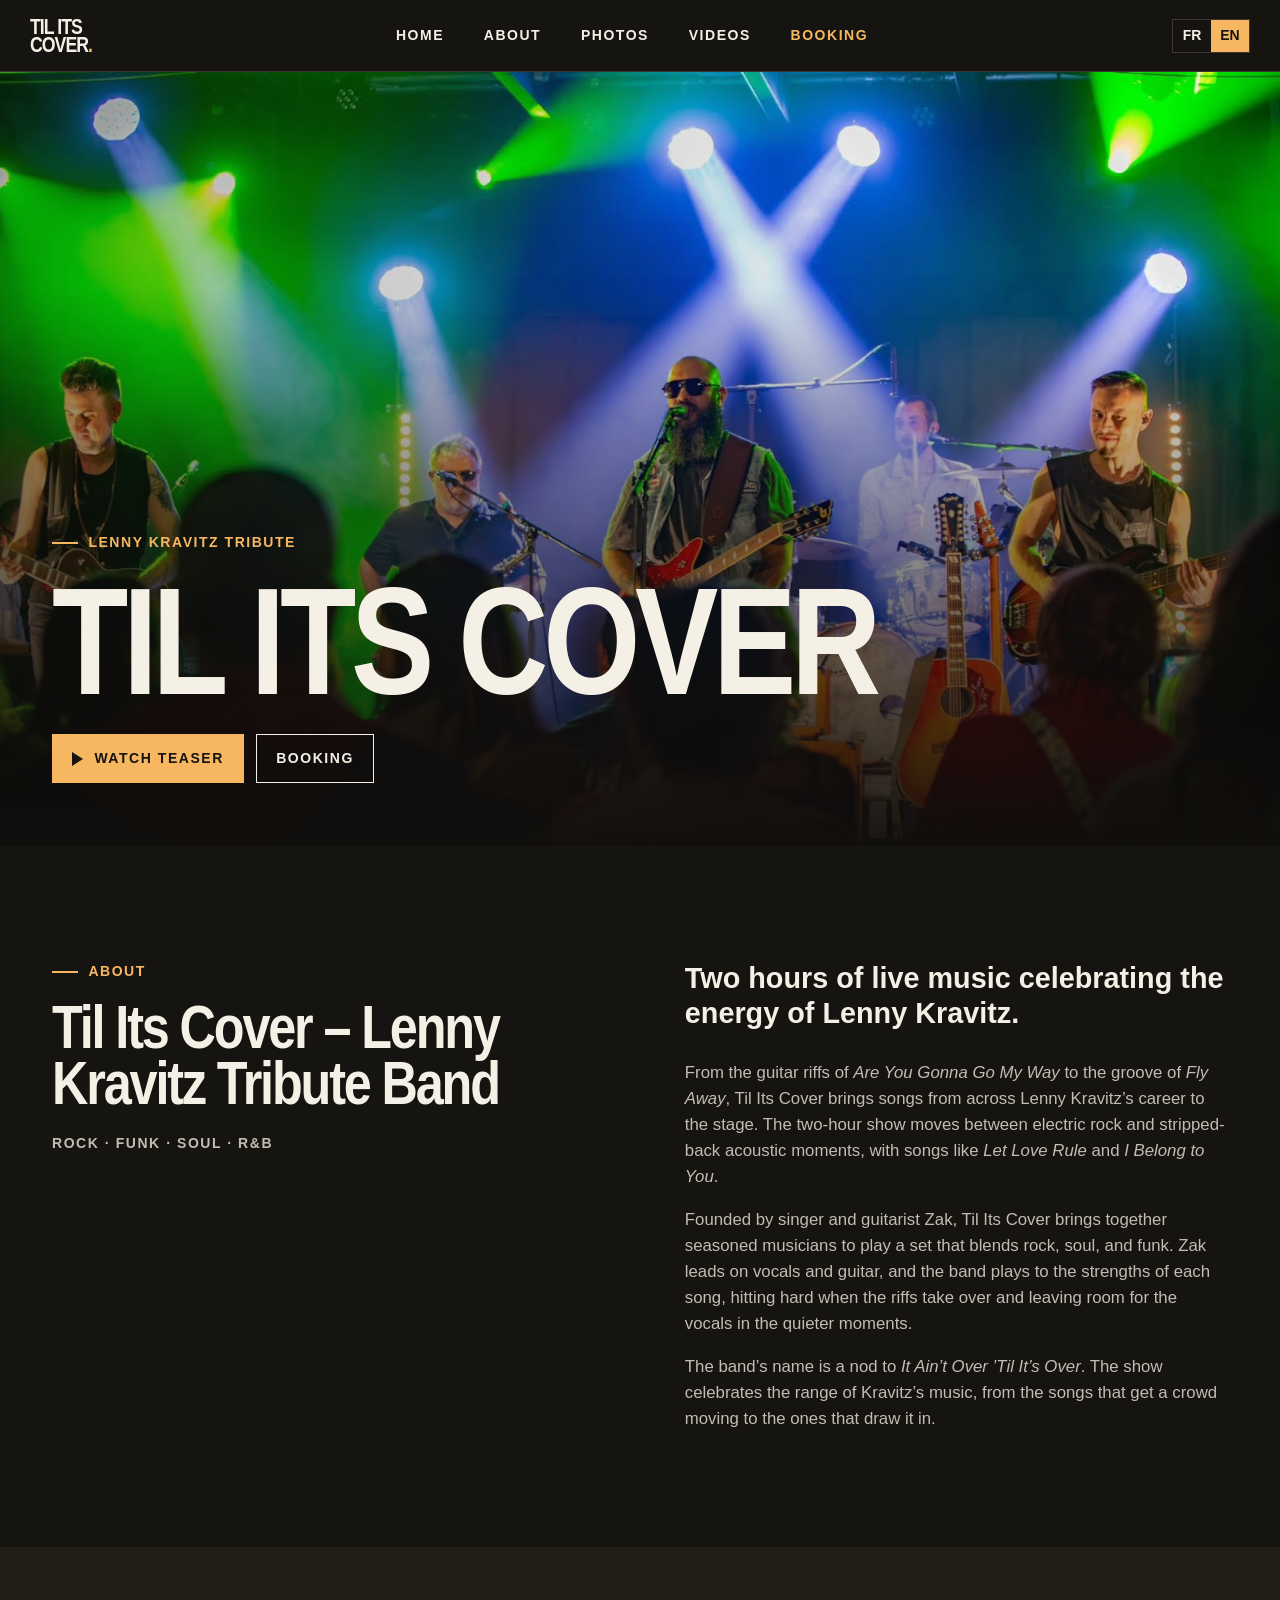
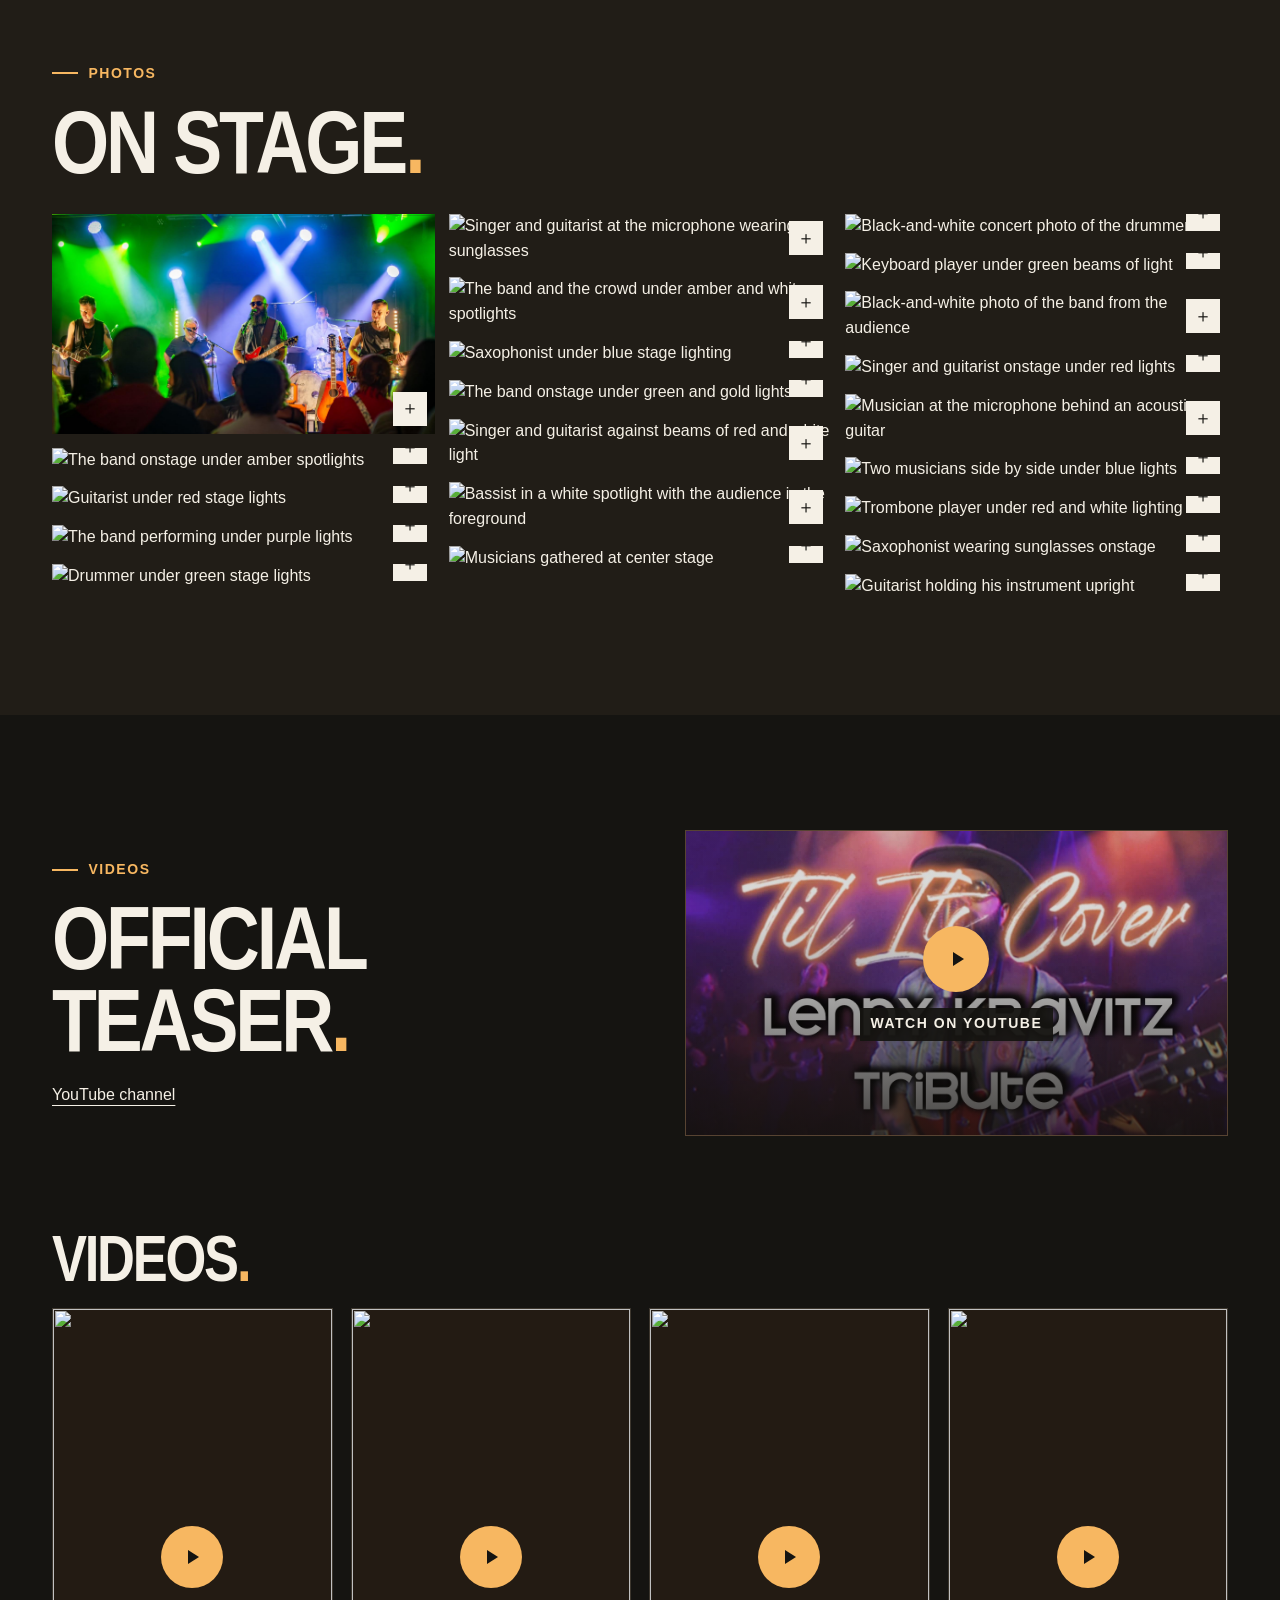
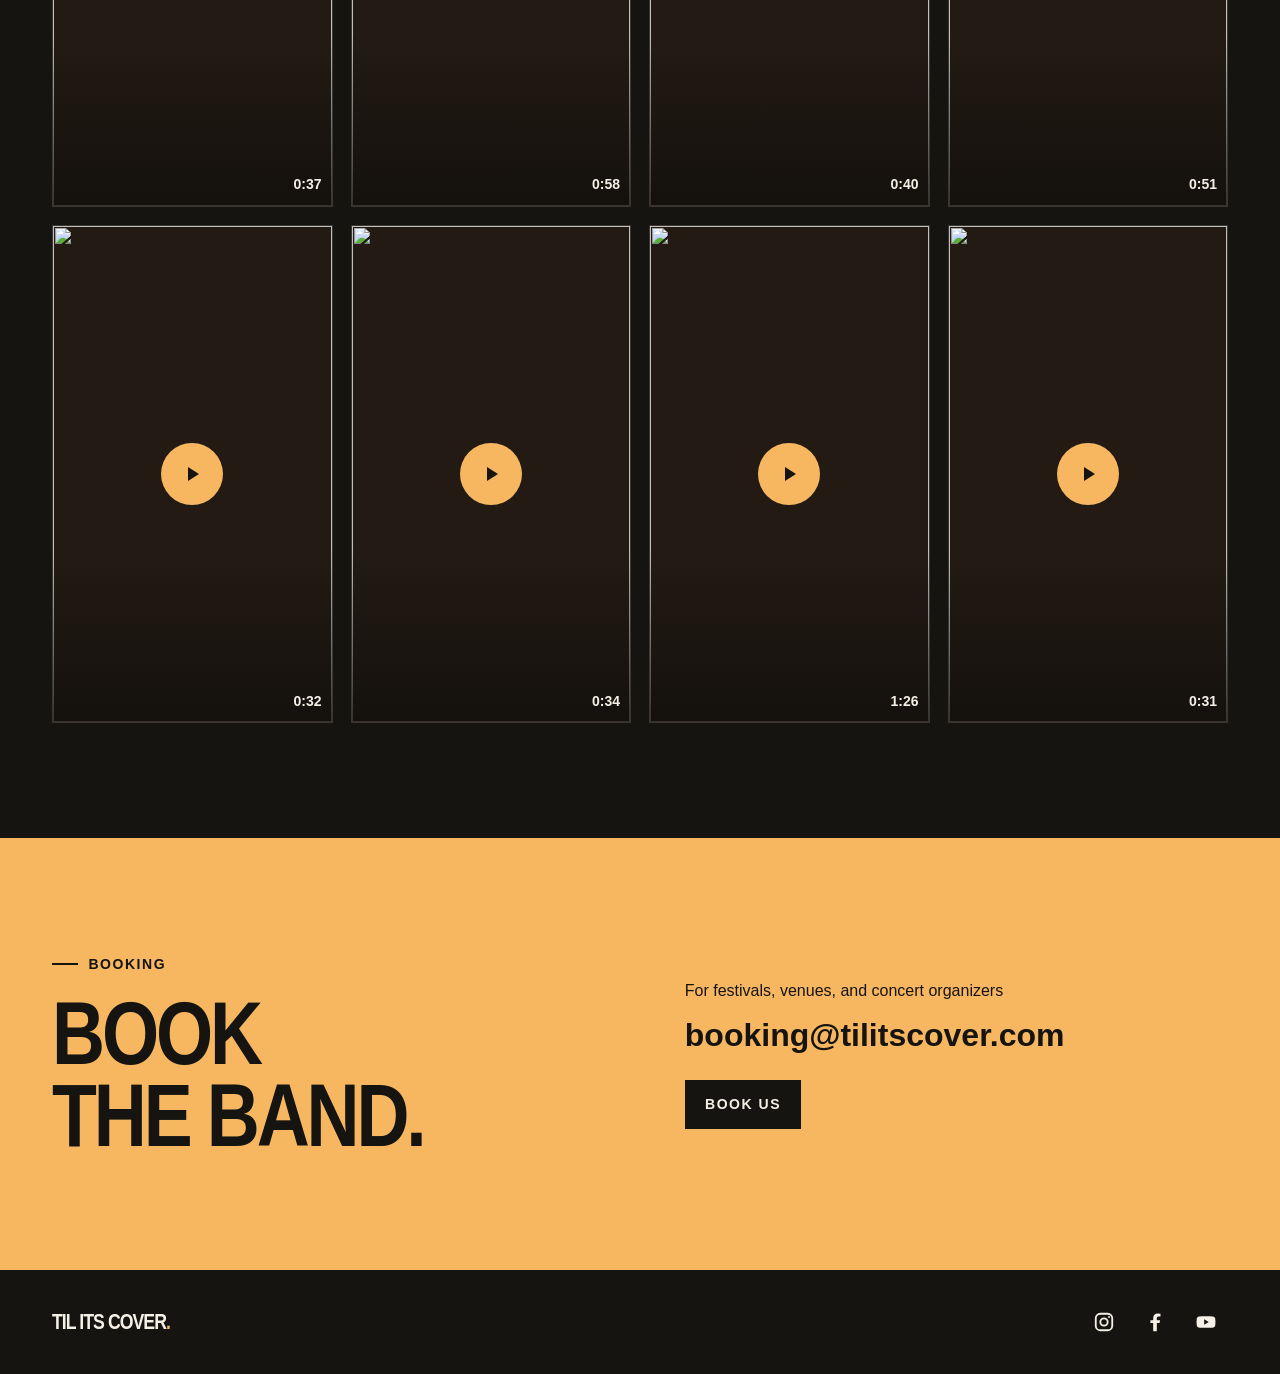
==== en.html @ e37cb19b "Add files via upload" ====
<!doctype html>
<html lang="en-US">
<head>
<meta charset="utf-8">
<meta name="viewport" content="width=device-width, initial-scale=1">
<title>Til Its Cover — Lenny Kravitz Tribute | EPK &amp; Booking</title>
<meta name="description" content="Til Its Cover brings the music of Lenny Kravitz to the stage. Watch the official teaser, see live photos, and contact the band for booking.">
<meta property="og:title" content="Til Its Cover — Lenny Kravitz Tribute">
<meta property="og:description" content="Two hours of rock, funk, and soul. Teaser, live photos, and booking.">
<meta property="og:type" content="website">
<!-- Ajouter og:image avec une URL absolue après publication (voir README). -->
<meta name="theme-color" content="#151411">
<link rel="alternate" hreflang="fr" href="./">
<link rel="alternate" hreflang="en-US" href="./en.html">
<link rel="stylesheet" href="style.css">
<script src="gallery.js" defer></script>
<script src="clips.js" defer></script>
</head>
<body>
<a class="skip" href="#main">Skip to content</a>
<header class="bar">
  <a class="signature" href="#home" aria-label="Til Its Cover, home">TIL ITS <br>COVER<span>.</span></a>
  <nav aria-label="Main navigation">
    <a href="#home">HOME</a><a href="#about">ABOUT</a><a href="#photos">PHOTOS</a><a href="#videos">VIDEOS</a><a href="#booking">BOOKING</a>
  </nav>
  <div class="language" role="group" aria-label="Language">
    <a href="./" hreflang="fr" lang="fr" aria-label="Français">FR</a>
    <span aria-current="page" aria-label="US English">EN</span>
  </div>
</header>
<main id="main" tabindex="-1">
  <section id="home" class="hero" aria-labelledby="title">
    <img class="hero-image" src="til-its-cover-live.jpg" width="1657" height="952" alt="Til Its Cover performing for the crowd under green and blue stage lights" fetchpriority="high">
    <div class="hero-content wrap">
      <p class="kicker"><span></span> LENNY KRAVITZ TRIBUTE</p>
      <h1 id="title">TIL ITS COVER</h1>
      <div class="actions">
        <a class="button primary" href="https://youtu.be/3wLZhSr_kus" target="_blank" rel="noopener"><span class="play" aria-hidden="true"></span> WATCH TEASER</a>
        <a class="button outline" href="#booking">BOOKING</a>
      </div>
    </div>
  </section>
  <section id="about" class="about section">
    <div class="wrap split">
      <div>
        <p class="kicker"><span></span> ABOUT</p>
        <h2 class="bio-title">Til Its Cover – Lenny Kravitz Tribute Band</h2>
        <p class="genres">ROCK · FUNK · SOUL · R&amp;B</p>
      </div>
      <div class="bio">
        <p class="intro">Two hours of live music celebrating the energy of Lenny Kravitz.</p>
        <p>From the guitar riffs of <em>Are You Gonna Go My Way</em> to the groove of <em>Fly Away</em>, Til Its Cover brings songs from across Lenny Kravitz’s career to the stage. The two-hour show moves between electric rock and stripped-back acoustic moments, with songs like <em>Let Love Rule</em> and <em>I Belong to You</em>.</p>
        <p>Founded by singer and guitarist Zak, Til Its Cover brings together seasoned musicians to play a set that blends rock, soul, and funk. Zak leads on vocals and guitar, and the band plays to the strengths of each song, hitting hard when the riffs take over and leaving room for the vocals in the quieter moments.</p>
        <p>The band’s name is a nod to <em>It Ain’t Over ’Til It’s Over</em>. The show celebrates the range of Kravitz’s music, from the songs that get a crowd moving to the ones that draw it in.</p>
      </div>
    </div>
  </section>
  <section id="photos" class="section photos">
    <div class="wrap">
      <p class="kicker"><span></span> PHOTOS</p>
      <h2>ON STAGE<span class="accent">.</span></h2>
      <div class="photo-grid">
        <a class="photo" href="til-its-cover-live.jpg" data-photo aria-label="Enlarge the photo of Til Its Cover in concert">
        <img src="til-its-cover-live.jpg" width="1657" height="952" alt="The full Til Its Cover band in concert, photographed from the audience" loading="lazy">
        <span aria-hidden="true">＋</span>
      </a>
        <a class="photo" href="photos/concert-10.webp" data-photo aria-label="Enlarge photo — The band onstage under amber spotlights">
          <img src="photos/concert-10-mini.webp" width="720" height="480" alt="The band onstage under amber spotlights" loading="lazy" decoding="async">
          <span aria-hidden="true">＋</span>
        </a>
        <a class="photo" href="photos/concert-01.webp" data-photo aria-label="Enlarge photo — Guitarist under red stage lights">
          <img src="photos/concert-01-mini.webp" width="480" height="720" alt="Guitarist under red stage lights" loading="lazy" decoding="async">
          <span aria-hidden="true">＋</span>
        </a>
        <a class="photo" href="photos/concert-14.webp" data-photo aria-label="Enlarge photo — The band performing under purple lights">
          <img src="photos/concert-14-mini.webp" width="720" height="480" alt="The band performing under purple lights" loading="lazy" decoding="async">
          <span aria-hidden="true">＋</span>
        </a>
        <a class="photo" href="photos/concert-02.webp" data-photo aria-label="Enlarge photo — Drummer under green stage lights">
          <img src="photos/concert-02-mini.webp" width="480" height="720" alt="Drummer under green stage lights" loading="lazy" decoding="async">
          <span aria-hidden="true">＋</span>
        </a>
        <a class="photo" href="photos/concert-03.webp" data-photo aria-label="Enlarge photo — Singer and guitarist at the microphone wearing sunglasses">
          <img src="photos/concert-03-mini.webp" width="480" height="720" alt="Singer and guitarist at the microphone wearing sunglasses" loading="lazy" decoding="async">
          <span aria-hidden="true">＋</span>
        </a>
        <a class="photo" href="photos/concert-15.webp" data-photo aria-label="Enlarge photo — The band and the crowd under amber and white spotlights">
          <img src="photos/concert-15-mini.webp" width="720" height="480" alt="The band and the crowd under amber and white spotlights" loading="lazy" decoding="async">
          <span aria-hidden="true">＋</span>
        </a>
        <a class="photo" href="photos/concert-04.webp" data-photo aria-label="Enlarge photo — Saxophonist under blue stage lighting">
          <img src="photos/concert-04-mini.webp" width="480" height="720" alt="Saxophonist under blue stage lighting" loading="lazy" decoding="async">
          <span aria-hidden="true">＋</span>
        </a>
        <a class="photo" href="photos/concert-08.webp" data-photo aria-label="Enlarge photo — The band onstage under green and gold lights">
          <img src="photos/concert-08-mini.webp" width="720" height="480" alt="The band onstage under green and gold lights" loading="lazy" decoding="async">
          <span aria-hidden="true">＋</span>
        </a>
        <a class="photo" href="photos/concert-05.webp" data-photo aria-label="Enlarge photo — Singer and guitarist against beams of red and white light">
          <img src="photos/concert-05-mini.webp" width="480" height="720" alt="Singer and guitarist against beams of red and white light" loading="lazy" decoding="async">
          <span aria-hidden="true">＋</span>
        </a>
        <a class="photo" href="photos/concert-06.webp" data-photo aria-label="Enlarge photo — Bassist in a white spotlight with the audience in the foreground">
          <img src="photos/concert-06-mini.webp" width="480" height="720" alt="Bassist in a white spotlight with the audience in the foreground" loading="lazy" decoding="async">
          <span aria-hidden="true">＋</span>
        </a>
        <a class="photo" href="photos/concert-11.webp" data-photo aria-label="Enlarge photo — Musicians gathered at center stage">
          <img src="photos/concert-11-mini.webp" width="720" height="480" alt="Musicians gathered at center stage" loading="lazy" decoding="async">
          <span aria-hidden="true">＋</span>
        </a>
        <a class="photo" href="photos/concert-07.webp" data-photo aria-label="Enlarge photo — Black-and-white concert photo of the drummer">
          <img src="photos/concert-07-mini.webp" width="480" height="720" alt="Black-and-white concert photo of the drummer" loading="lazy" decoding="async">
          <span aria-hidden="true">＋</span>
        </a>
        <a class="photo" href="photos/concert-09.webp" data-photo aria-label="Enlarge photo — Keyboard player under green beams of light">
          <img src="photos/concert-09-mini.webp" width="480" height="720" alt="Keyboard player under green beams of light" loading="lazy" decoding="async">
          <span aria-hidden="true">＋</span>
        </a>
        <a class="photo" href="photos/concert-17.webp" data-photo aria-label="Enlarge photo — Black-and-white photo of the band from the audience">
          <img src="photos/concert-17-mini.webp" width="720" height="480" alt="Black-and-white photo of the band from the audience" loading="lazy" decoding="async">
          <span aria-hidden="true">＋</span>
        </a>
        <a class="photo" href="photos/concert-12.webp" data-photo aria-label="Enlarge photo — Singer and guitarist onstage under red lights">
          <img src="photos/concert-12-mini.webp" width="480" height="720" alt="Singer and guitarist onstage under red lights" loading="lazy" decoding="async">
          <span aria-hidden="true">＋</span>
        </a>
        <a class="photo" href="photos/concert-13.webp" data-photo aria-label="Enlarge photo — Musician at the microphone behind an acoustic guitar">
          <img src="photos/concert-13-mini.webp" width="480" height="720" alt="Musician at the microphone behind an acoustic guitar" loading="lazy" decoding="async">
          <span aria-hidden="true">＋</span>
        </a>
        <a class="photo" href="photos/concert-16.webp" data-photo aria-label="Enlarge photo — Two musicians side by side under blue lights">
          <img src="photos/concert-16-mini.webp" width="480" height="720" alt="Two musicians side by side under blue lights" loading="lazy" decoding="async">
          <span aria-hidden="true">＋</span>
        </a>
        <a class="photo" href="photos/concert-18.webp" data-photo aria-label="Enlarge photo — Trombone player under red and white lighting">
          <img src="photos/concert-18-mini.webp" width="480" height="720" alt="Trombone player under red and white lighting" loading="lazy" decoding="async">
          <span aria-hidden="true">＋</span>
        </a>
        <a class="photo" href="photos/concert-19.webp" data-photo aria-label="Enlarge photo — Saxophonist wearing sunglasses onstage">
          <img src="photos/concert-19-mini.webp" width="480" height="720" alt="Saxophonist wearing sunglasses onstage" loading="lazy" decoding="async">
          <span aria-hidden="true">＋</span>
        </a>
        <a class="photo" href="photos/concert-20.webp" data-photo aria-label="Enlarge photo — Guitarist holding his instrument upright">
          <img src="photos/concert-20-mini.webp" width="480" height="720" alt="Guitarist holding his instrument upright" loading="lazy" decoding="async">
          <span aria-hidden="true">＋</span>
        </a>
      </div>
    </div>
  </section>
  <section id="videos" class="section videos">
    <div class="wrap split">
      <div>
        <p class="kicker"><span></span> VIDEOS</p>
        <h2>OFFICIAL<br>TEASER<span class="accent">.</span></h2>
        <a class="text-link" href="https://www.youtube.com/@TilItsCover" target="_blank" rel="noopener">YouTube channel</a>
      </div>
      <a class="video-link" href="https://youtu.be/3wLZhSr_kus" target="_blank" rel="noopener" aria-label="Watch the official teaser on YouTube">
        <img class="teaser-thumbnail" src="teaser.webp" alt="" width="1280" height="720" loading="lazy" decoding="async">
        <span class="video-play"><span class="play" aria-hidden="true"></span></span>
        <span class="teaser-label">WATCH ON YOUTUBE</span>
      </a>
    </div>
    <div class="wrap live-clips" aria-labelledby="clip-heading">
      <h3 id="clip-heading">VIDEOS<span class="accent">.</span></h3>
      <div class="clip-grid">
        <a class="clip" href="clips/live-1.mp4" data-clip aria-label="Live clip 1">
          <img src="clips/live-1.webp" width="360" height="640" loading="lazy" decoding="async" alt="">
          <span class="clip-overlay">
            <span class="clip-play"><span class="play" aria-hidden="true"></span></span>
            <span class="clip-time">0:37</span>
          </span>
        </a>
        <a class="clip" href="clips/live-2.mp4" data-clip aria-label="Live clip 2">
          <img src="clips/live-2.webp" width="360" height="640" loading="lazy" decoding="async" alt="">
          <span class="clip-overlay">
            <span class="clip-play"><span class="play" aria-hidden="true"></span></span>
            <span class="clip-time">0:58</span>
          </span>
        </a>
        <a class="clip" href="clips/live-3.mp4" data-clip aria-label="Live clip 3">
          <img src="clips/live-3.webp" width="360" height="640" loading="lazy" decoding="async" alt="">
          <span class="clip-overlay">
            <span class="clip-play"><span class="play" aria-hidden="true"></span></span>
            <span class="clip-time">0:40</span>
          </span>
        </a>
        <a class="clip" href="clips/live-4.mp4" data-clip aria-label="Live clip 4">
          <img src="clips/live-4.webp" width="360" height="640" loading="lazy" decoding="async" alt="">
          <span class="clip-overlay">
            <span class="clip-play"><span class="play" aria-hidden="true"></span></span>
            <span class="clip-time">0:51</span>
          </span>
        </a>
        <a class="clip" href="clips/live-5.mp4" data-clip aria-label="Live clip 5">
          <img src="clips/live-5.webp" width="360" height="640" loading="lazy" decoding="async" alt="">
          <span class="clip-overlay">
            <span class="clip-play"><span class="play" aria-hidden="true"></span></span>
            <span class="clip-time">0:32</span>
          </span>
        </a>
        <a class="clip" href="clips/live-6.mp4" data-clip aria-label="Live clip 6">
          <img src="clips/live-6.webp" width="360" height="640" loading="lazy" decoding="async" alt="">
          <span class="clip-overlay">
            <span class="clip-play"><span class="play" aria-hidden="true"></span></span>
            <span class="clip-time">0:34</span>
          </span>
        </a>
        <a class="clip" href="clips/live-7.mp4" data-clip aria-label="Live clip 7">
          <img src="clips/live-7.webp" width="360" height="640" loading="lazy" decoding="async" alt="">
          <span class="clip-overlay">
            <span class="clip-play"><span class="play" aria-hidden="true"></span></span>
            <span class="clip-time">1:26</span>
          </span>
        </a>
        <a class="clip" href="clips/live-8.mp4" data-clip aria-label="Live clip 8">
          <img src="clips/live-8.webp" width="360" height="640" loading="lazy" decoding="async" alt="">
          <span class="clip-overlay">
            <span class="clip-play"><span class="play" aria-hidden="true"></span></span>
            <span class="clip-time">0:31</span>
          </span>
        </a>
      </div>
    </div>
  </section>
  <section id="booking" class="section booking">
    <div class="wrap split">
      <div>
        <p class="kicker"><span></span> BOOKING</p>
        <h2>BOOK<br>THE BAND<span>.</span></h2>
      </div>
      <div class="contact">
        <p>For festivals, venues, and concert organizers</p>
        <a class="email" href="mailto:booking@tilitscover.com">booking@tilitscover.com</a>
        <a class="button dark" href="https://mail.google.com/mail/?view=cm&amp;fs=1&amp;to=booking%40tilitscover.com&amp;su=Booking%20Til%20Its%20Cover" target="_blank" rel="noopener">BOOK US</a>
      </div>
    </div>
  </section>
</main>
<footer class="wrap footer">
  <a class="signature" href="#home">TIL ITS COVER<span>.</span></a>
  <div class="social">
    <a href="https://www.instagram.com/tilitscover" target="_blank" rel="noopener" aria-label="Instagram"><svg viewBox="0 0 24 24" aria-hidden="true"><rect x="3" y="3" width="18" height="18" rx="5" fill="none" stroke="currentColor" stroke-width="2"/><circle cx="12" cy="12" r="4" fill="none" stroke="currentColor" stroke-width="2"/><circle cx="17.5" cy="6.5" r="1.1"/></svg></a>
    <a href="https://www.facebook.com/profile.php?id=61574978482761" target="_blank" rel="noopener" aria-label="Facebook"><svg viewBox="0 0 24 24" aria-hidden="true"><path d="M14 22v-9h3l.5-3H14V8c0-1 .3-2 2-2h2V3a17 17 0 0 0-3-.3c-3 0-5 1.8-5 5.1V10H7v3h3v9z"/></svg></a>
    <a href="https://www.youtube.com/@TilItsCover" target="_blank" rel="noopener" aria-label="YouTube"><svg viewBox="0 0 24 24" aria-hidden="true"><path fill-rule="evenodd" d="M22 8a3 3 0 0 0-2-2c-2-.5-14-.5-16 0a3 3 0 0 0-2 2 22 22 0 0 0 0 8 3 3 0 0 0 2 2c2 .5 14 .5 16 0a3 3 0 0 0 2-2 22 22 0 0 0 0-8ZM10 9v6l5-3-5-3Z"/></svg></a>
  </div>
</footer>
<dialog id="lightbox" aria-label="Enlarged concert photo">
  <form method="dialog"><button class="close" autofocus aria-label="Close">×</button></form>
  <img alt="">
  <div class="gallery-controls" hidden><button type="button" data-step="-1">Previous</button><button type="button" data-step="1">Next</button></div>
</dialog>
<dialog id="clip-player" class="clip-player" aria-labelledby="clip-title">
  <div class="clip-toolbar">
    <strong id="clip-title">VIDEOS</strong>
    <form method="dialog"><button type="submit" autofocus aria-label="Close">×</button></form>
  </div>
  <video controls playsinline preload="none" width="540" height="960" aria-labelledby="clip-title"></video>
  <div class="clip-toolbar clip-nav">
    <button type="button" data-clip-step="-1">Previous</button>
    <button type="button" data-clip-step="1">Next</button>
  </div>
</dialog>
</body>
</html>
---- style.css ----
:root{color-scheme:dark;--ink:#151411;--cream:#f5f0e6;--amber:#f7b761;--muted:#c4bcb0;--line:#3d372e;--display:Impact,"Arial Narrow","Liberation Sans Narrow",sans-serif}
*{box-sizing:border-box}
html{scroll-behavior:smooth;scroll-padding-top:78px}
body{margin:0;background:var(--ink);color:var(--cream);font-family:Arial,Helvetica,sans-serif;line-height:1.55}
body:has(dialog[open]){overflow:hidden}
a{color:inherit;text-decoration:none}
button{font:inherit}
:focus-visible{outline:2px solid currentColor;outline-offset:5px}
.skip{position:fixed;top:8px;left:12px;z-index:9;background:var(--cream);color:var(--ink);padding:.7rem;transform:translateY(-160%)}
.skip:focus{transform:none}
.wrap{width:min(100% - 104px,1240px);margin-inline:auto}
.bar{position:sticky;top:0;z-index:2;display:flex;justify-content:space-between;align-items:center;gap:1rem;min-height:72px;padding:10px max(30px,calc((100% - 1240px)/2));background:#151411;border-bottom:1px solid var(--line)}
.signature{font:900 1.35rem/.82 var(--display);letter-spacing:-.045em;white-space:nowrap}
.signature span,.accent{color:var(--amber)}
nav{display:flex;align-items:center;gap:clamp(15px,3.1vw,49px)}
nav a,.kicker,.button,.genres,.video-link{font-size:.875rem;font-weight:800;letter-spacing:.11em}
nav a:hover,.text-link:hover,.social a:hover{color:var(--amber)}
nav a:last-child{color:var(--amber)}
.hero{position:relative;isolation:isolate;display:flex;align-items:flex-end;min-height:clamp(560px,calc(94svh - 72px),920px);overflow:hidden}
.hero-image,.hero::after{position:absolute;inset:0;width:100%;height:100%;z-index:-1}
.hero-image{object-fit:cover;object-position:center 40%}
.hero::after{content:"";background:linear-gradient(0deg,#100e0cf5 0%,#100e0c96 28%,#100e0c06 72%),linear-gradient(90deg,#100e0c44,transparent 80%)}
.hero-content{padding-block:2rem clamp(36px,7vh,86px)}
.kicker{display:flex;align-items:center;gap:.65rem;margin:0 0 1rem;color:var(--amber)}
.kicker span{width:26px;height:2px;background:currentColor}
h1,h2{font-family:var(--display);font-weight:900;letter-spacing:-.035em;line-height:.91;margin:0;text-wrap:balance}
h1{font-size:clamp(4rem,11.9vw,12rem)}
h2{font-size:clamp(3.1rem,7vw,7.4rem)}
.actions{display:flex;gap:12px;flex-wrap:wrap;margin-top:1.6rem}
.button{min-height:49px;display:inline-flex;align-items:center;justify-content:center;gap:.7rem;padding:.75rem 1.2rem;border:1px solid transparent;transition:background .18s,color .18s}
.primary{background:var(--amber);color:var(--ink)}
.primary:hover{background:var(--cream)}
.outline{border-color:var(--cream)}
.outline:hover{background:var(--cream);color:var(--ink)}
.play{width:0;height:0;border-top:7px solid transparent;border-bottom:7px solid transparent;border-left:11px solid currentColor}
.section{padding-block:clamp(56px,9vw,125px)}
.split{display:grid;grid-template-columns:1fr 1fr;gap:clamp(28px,7vw,100px);align-items:center}
.genres{color:var(--muted);margin:1.4rem 0 0}
.bio{max-width:560px;color:var(--muted);font-size:1.05rem}
.bio p:first-child{margin-top:0}
.bio p:last-child{margin-bottom:0}
.intro{font-size:clamp(1.25rem,2.25vw,1.85rem);color:var(--cream);line-height:1.22;font-weight:700}
.photos{background:#211d17}
.photo{display:block;position:relative;margin-top:2rem;overflow:hidden}
.photo img{display:block;width:100%;height:auto;aspect-ratio:2/1;object-fit:cover;transition:transform .3s}
.photo:hover img{transform:scale(1.02)}
.photo span{position:absolute;right:12px;bottom:12px;display:grid;place-items:center;width:46px;height:46px;color:var(--ink);background:var(--cream);font-size:1.5rem}
.text-link{display:inline-block;margin-top:1.45rem;text-decoration:underline;text-underline-offset:.3rem}
.video-link{display:flex;flex-direction:column;align-items:center;justify-content:center;gap:1rem;aspect-ratio:16/9;text-align:center;color:var(--cream);background:linear-gradient(145deg,#362617,#1d1813 60%);border:1px solid #574332}
.video-play{display:grid;place-items:center;width:66px;height:66px;border-radius:50%;background:var(--amber);color:var(--ink);transition:transform .2s}
.video-play .play{margin-left:4px}
.video-link:hover .video-play{transform:scale(1.08)}
.booking{background:var(--amber);color:var(--ink)}
.booking .kicker{color:inherit}
.contact p{margin:0 0 .45rem;font-size:1rem}
.email{display:block;font-weight:800;font-size:clamp(1.1rem,2.5vw,2rem);overflow-wrap:anywhere}
.dark{margin-top:1.25rem;background:var(--ink);color:var(--cream)}
.dark:hover{background:var(--cream);color:var(--ink)}
.footer{display:flex;align-items:center;justify-content:space-between;min-height:104px;gap:12px}
.social{display:flex;gap:7px}
.social a{display:grid;place-items:center;width:44px;height:44px}
.social svg{width:22px;height:22px;fill:currentColor}
dialog{max-width:calc(100% - 24px);max-height:calc(100% - 24px);padding:0;border:1px solid var(--line);background:var(--ink);overflow:auto}
dialog::backdrop{background:#000e}
dialog img{display:block;width:auto;height:auto;max-width:100%;max-height:78vh}
.close,.gallery-controls button{background:var(--ink);color:var(--cream);border:1px solid var(--muted);cursor:pointer}
.close{position:absolute;right:9px;top:9px;width:44px;height:44px;font-size:1.7rem;line-height:1}
.gallery-controls:not([hidden]){display:flex;justify-content:space-between;padding:.6rem}
.gallery-controls button{min-height:44px;padding:.4rem 1rem}
@media(max-width:720px){
 html{scroll-padding-top:90px}
 .wrap{width:calc(100% - 36px)}
 .bar{justify-content:center;padding:11px 10px 6px;flex-direction:column;gap:4px}
 .bar .signature{font-size:1.12rem;line-height:1}
 .bar br{display:none}
 .bar br::after{content:" "}
 nav{width:min(100%,420px);justify-content:space-around;gap:5px}
 nav a{font-size:.75rem;letter-spacing:.045em;display:flex;align-items:center;min-height:37px}
 .hero{min-height:clamp(470px,calc(88svh - 80px),680px)}
 .hero-image{object-position:53% center}
 .hero::after{background:linear-gradient(0deg,#100e0cf7,#100e0c18 65%,transparent)}
 h1{text-wrap:initial;max-width:8ch;font-size:clamp(4.2rem,13.8vw,6.4rem)}
 h2{font-size:clamp(3rem,12vw,5.2rem)}
 .split{grid-template-columns:1fr}
 .photo img{aspect-ratio:auto}
}
@media(prefers-reduced-motion:reduce){html{scroll-behavior:auto}*,*::before,*::after{transition:none!important}}

.language {
  display: flex;
  align-items: center;
  flex-shrink: 0;
  border: 1px solid var(--line);
  font-size: .875rem;
  font-weight: 800;
}
.language > * {
  display: grid;
  min-width: 38px;
  min-height: 32px;
  place-items: center;
}
.language [aria-current], .language a:hover {
  color: var(--ink);
  background: var(--amber);
}
@media (max-width: 720px) {
  .bar {
    display: grid;
    grid-template-columns: 1fr auto 1fr;
    justify-content: stretch;
  }
  .bar .signature { grid-column: 2; grid-row: 1; }
  .bar nav { grid-column: 1 / -1; grid-row: 2; justify-self: center; }
  .language { grid-column: 3; grid-row: 1; justify-self: end; }
  .language > * { min-width: 33px; min-height: 31px; }
}

.photo-grid {
  columns: 3;
  column-gap: 14px;
  margin-top: 2rem;
}
.photo-grid .photo {
  break-inside: avoid;
  margin: 0 0 14px;
}
.photo-grid img { aspect-ratio: auto; }
.photo-grid .photo span {
  width: 34px;
  height: 34px;
  right: 8px;
  bottom: 8px;
  font-size: 1.15rem;
}
dialog img { max-height: 74svh; }
@media (max-width: 720px) {
  .photo-grid { columns: 2; column-gap: 8px; }
  .photo-grid .photo { margin-bottom: 8px; }
}

.live-clips { margin-top: clamp(3rem,7vw,6rem); }
.live-clips h3 {
  margin: 0 0 1.15rem;
  font: 900 clamp(2rem,5vw,4rem)/1 var(--display);
  letter-spacing: -.035em;
}
.clip-grid {
  display: grid;
  grid-template-columns: repeat(4,minmax(0,1fr));
  gap: clamp(8px,1.5vw,18px);
}
.clip {
  position: relative;
  display: block;
  aspect-ratio: 9/16;
  overflow: hidden;
  border: 1px solid var(--line);
  background: #231b13;
}
.clip img {
  display: block;
  width: 100%;
  height: 100%;
  object-fit: cover;
  transition: transform .25s ease;
}
.clip:hover img { transform: scale(1.035); }
.clip-overlay {
  position: absolute;
  inset: 0;
  display: grid;
  place-items: center;
  background: linear-gradient(0deg,#100e0ccc,transparent 35%);
}
.clip-play {
  display: grid;
  place-items: center;
  width: clamp(40px,5vw,62px);
  aspect-ratio: 1;
  border-radius: 50%;
  background: var(--amber);
  color: var(--ink);
}
.clip-play .play { margin-left: 3px; }
.clip-time {
  position: absolute;
  bottom: 10px;
  right: 10px;
  font-size: .875rem;
  font-weight: 800;
  font-variant-numeric: tabular-nums;
}
.clip-player { background: #151411; color: var(--cream); }
.clip-player video {
  display: block;
  width: min(64vw,40svh,400px);
  height: auto;
  aspect-ratio: 9/16;
  background: #000;
}
.clip-toolbar {
  display: flex;
  align-items: center;
  justify-content: space-between;
  gap: 8px;
  padding-inline: 8px;
}
.clip-toolbar button {
  min-height: 44px;
  min-width: 44px;
  border: 0;
  color: inherit;
  background: transparent;
  cursor: pointer;
}
.clip-toolbar button:hover { color: var(--amber); }
.clip-toolbar form button { font-size: 1.5rem; }
.clip-nav button { font-size: .875rem; }
@media (max-width: 720px) {
  .clip-grid { grid-template-columns: repeat(2,minmax(0,1fr)); }
  .clip-player video { width: min(84vw,40svh,400px); }
}

.video-link {
  position: relative;
  isolation: isolate;
  overflow: hidden;
}
.teaser-thumbnail, .video-link::before {
  position: absolute;
  inset: 0;
  width: 100%;
  height: 100%;
  z-index: -1;
}
.teaser-thumbnail { object-fit: cover; }
.video-link::before {
  content: "";
  z-index: 0;
  background: linear-gradient(0deg,#100e0cc9,#100e0c28 70%);
}
.video-link .video-play, .teaser-label { position: relative; }
.teaser-label {
  background: #151411ed;
  padding: .35rem .65rem;
}

.about .split { align-items: start; }
.bio-title { font-size: clamp(2.3rem,4.8vw,5.5rem); }
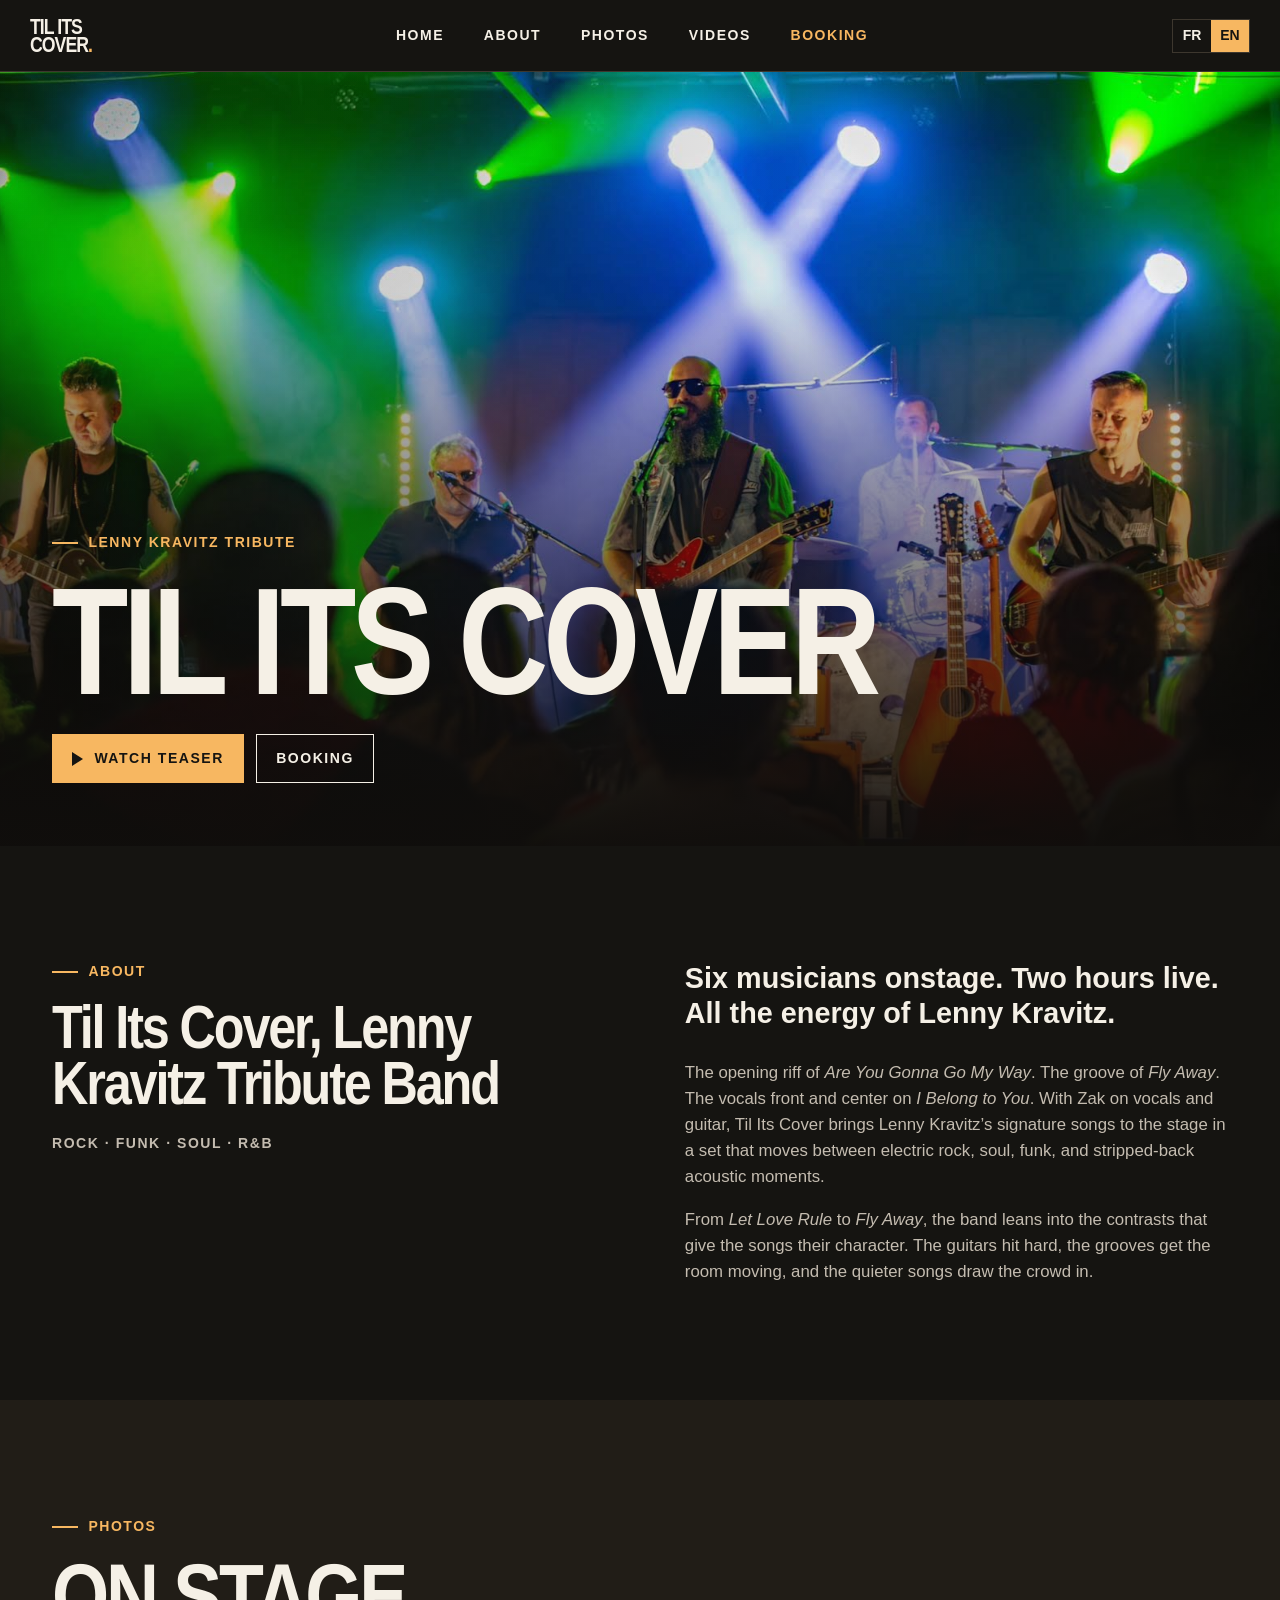
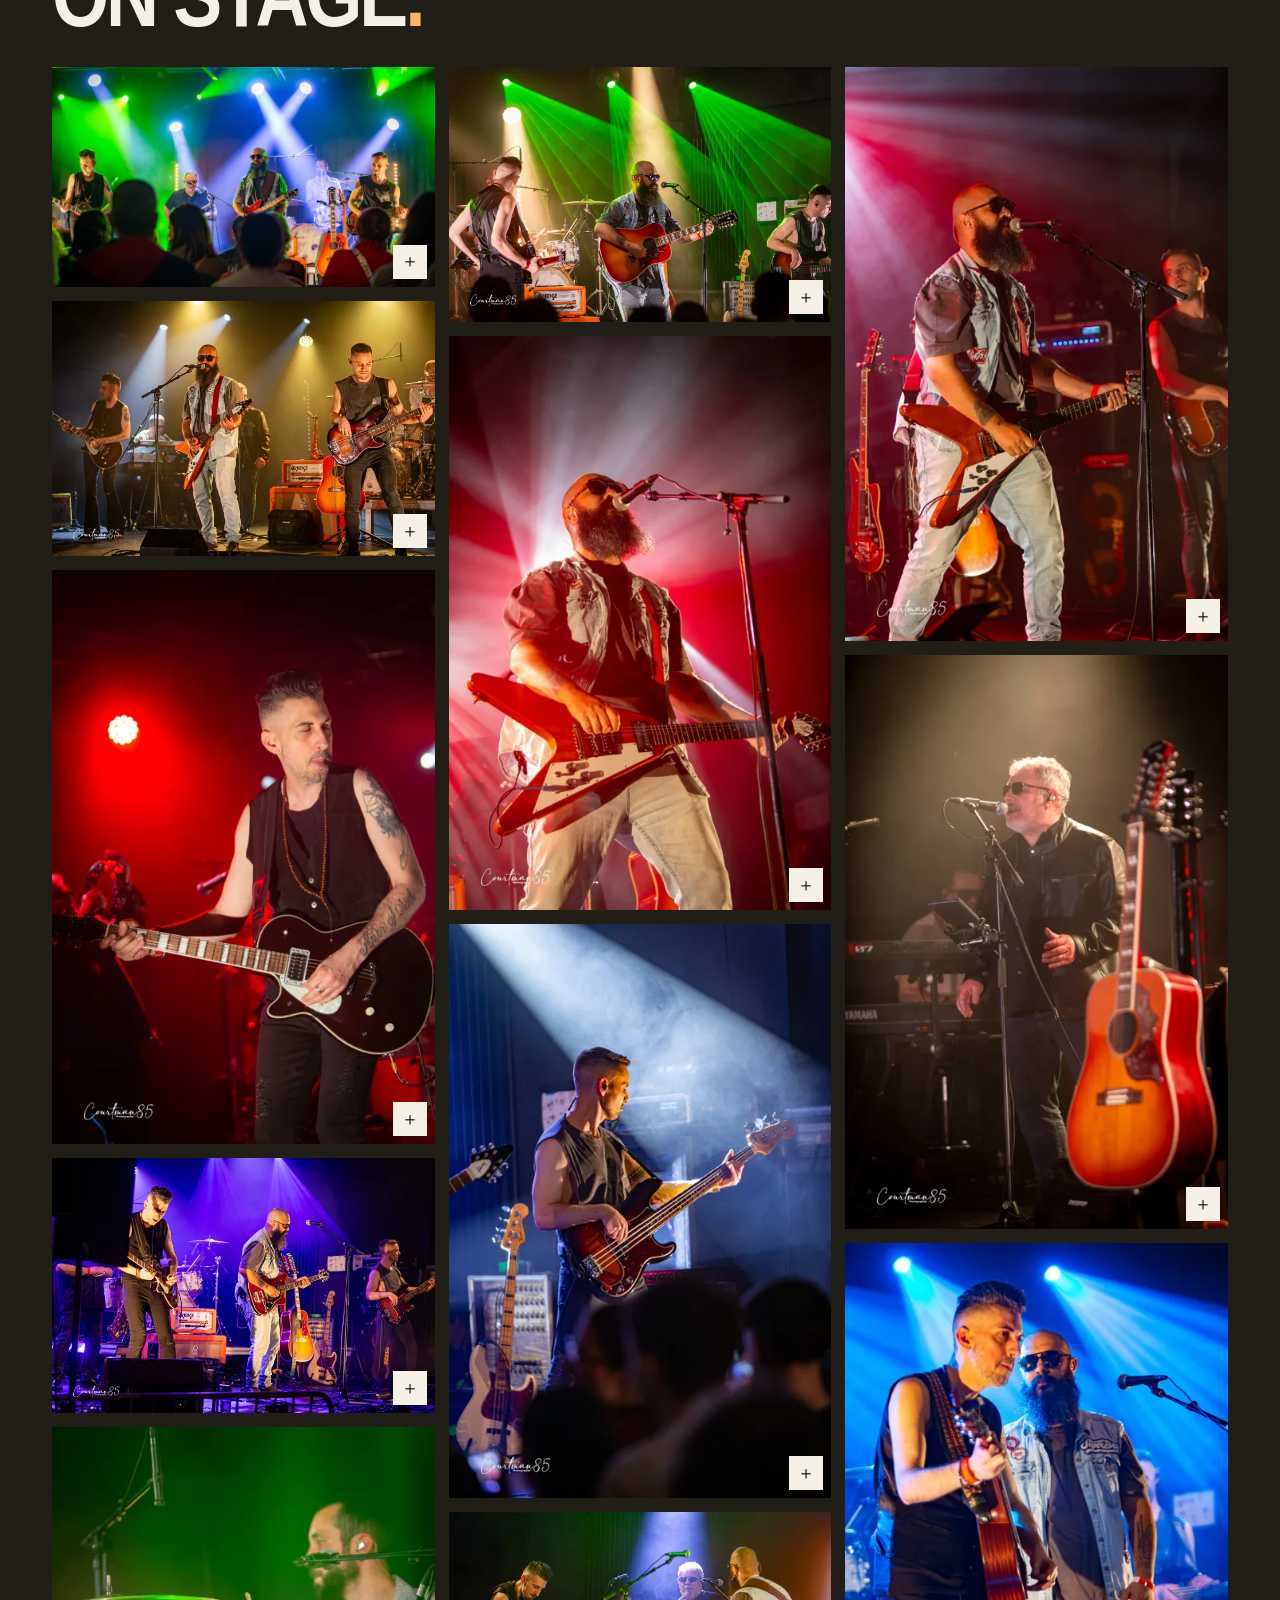
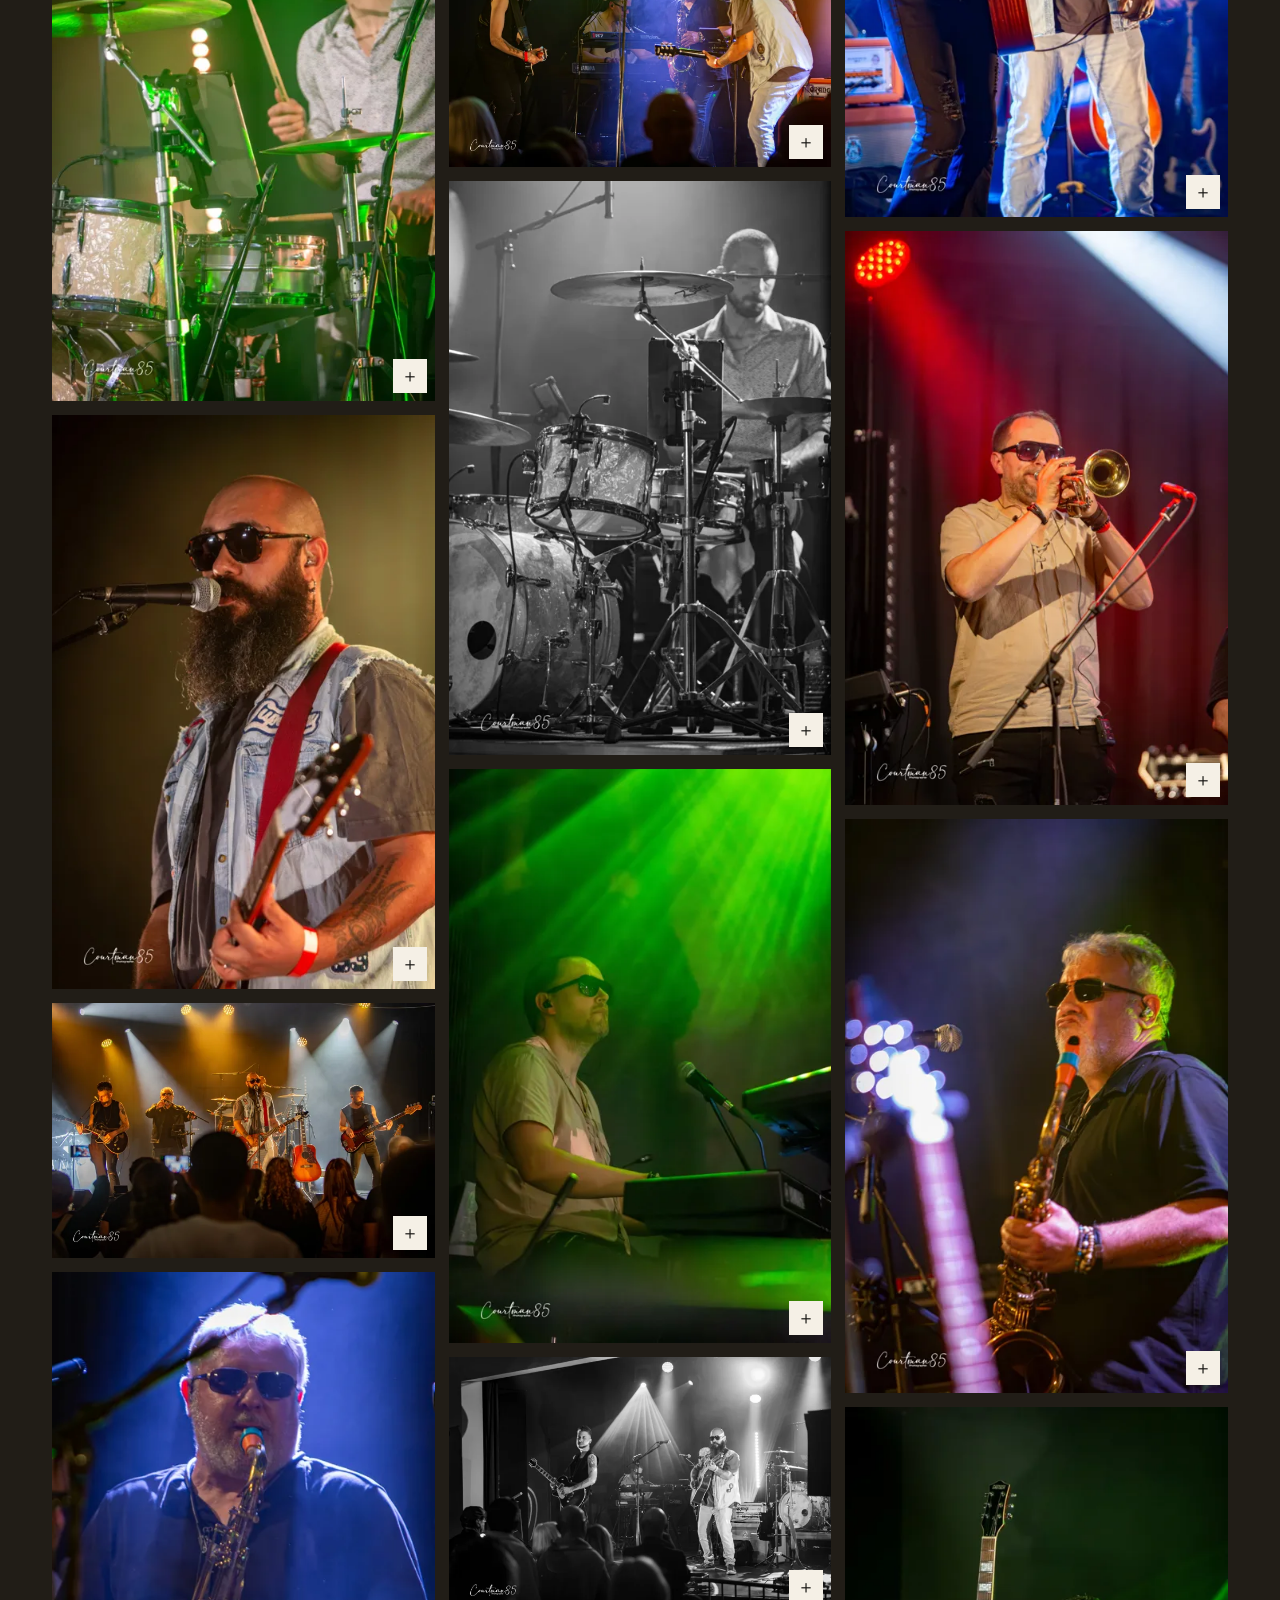
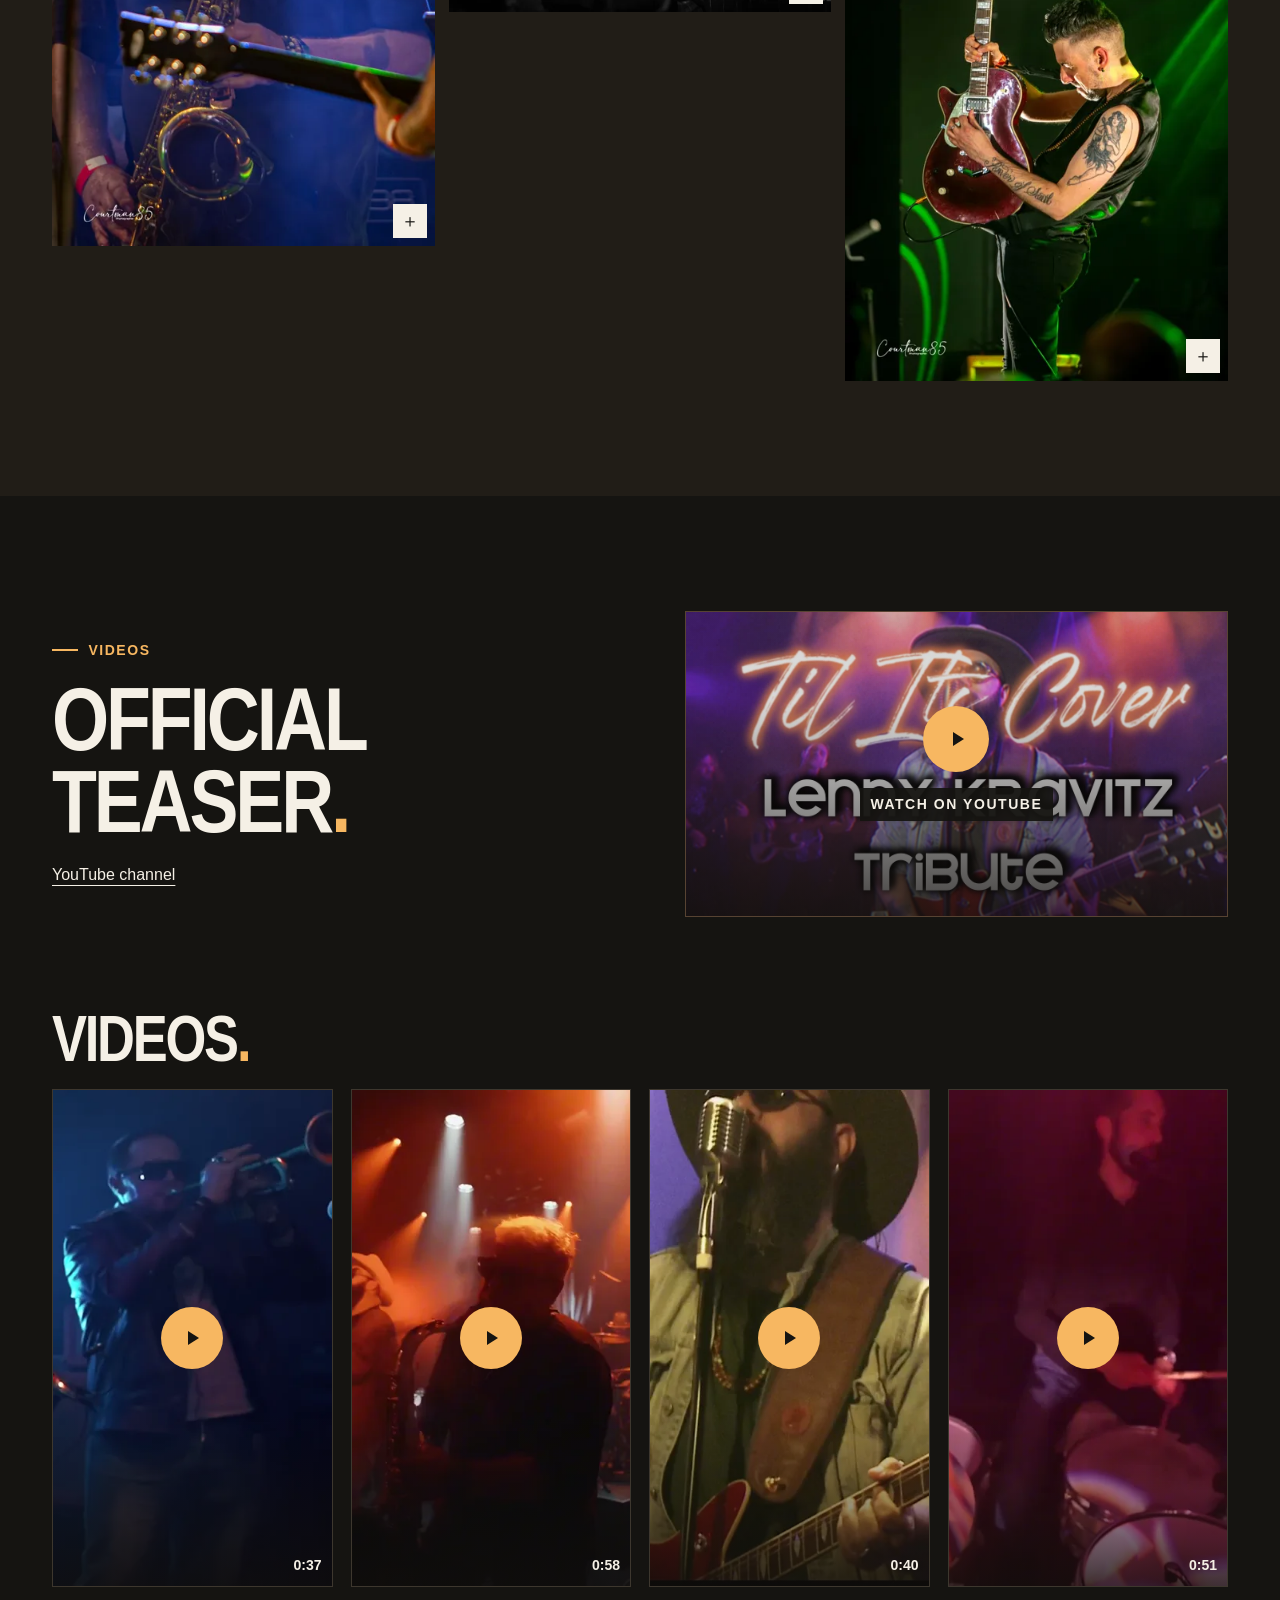
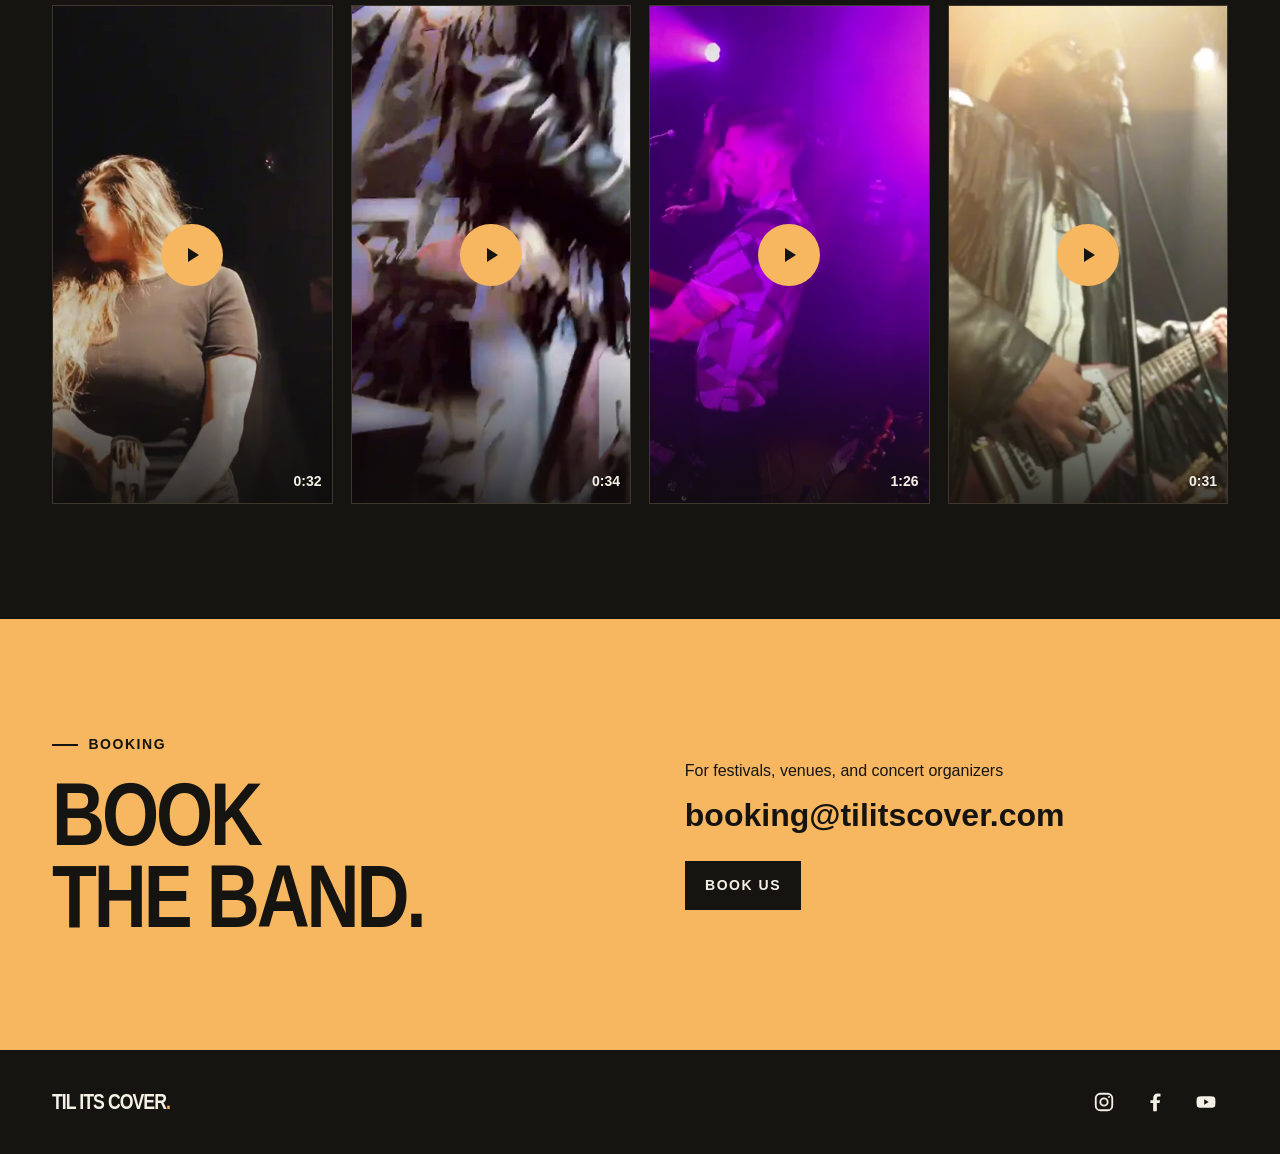
==== commit 58791ce5: "Add files via upload" ====
--- a/en.html
+++ b/en.html
@@ -8,7 +8,7 @@
 <meta property="og:title" content="Til Its Cover — Lenny Kravitz Tribute">
 <meta property="og:description" content="Two hours of rock, funk, and soul. Teaser, live photos, and booking.">
 <meta property="og:type" content="website">
-<!-- Ajouter og:image avec une URL absolue après publication (voir README). -->
+<!-- Ajouter og:image après publication (voir README). -->
 <meta name="theme-color" content="#151411">
 <link rel="alternate" hreflang="fr" href="./">
 <link rel="alternate" hreflang="en-US" href="./en.html">
@@ -44,14 +44,13 @@
     <div class="wrap split">
       <div>
         <p class="kicker"><span></span> ABOUT</p>
-        <h2 class="bio-title">Til Its Cover – Lenny Kravitz Tribute Band</h2>
+        <h2 class="bio-title">Til Its Cover, Lenny Kravitz Tribute Band</h2>
         <p class="genres">ROCK · FUNK · SOUL · R&amp;B</p>
       </div>
       <div class="bio">
-        <p class="intro">Two hours of live music celebrating the energy of Lenny Kravitz.</p>
-        <p>From the guitar riffs of <em>Are You Gonna Go My Way</em> to the groove of <em>Fly Away</em>, Til Its Cover brings songs from across Lenny Kravitz’s career to the stage. The two-hour show moves between electric rock and stripped-back acoustic moments, with songs like <em>Let Love Rule</em> and <em>I Belong to You</em>.</p>
-        <p>Founded by singer and guitarist Zak, Til Its Cover brings together seasoned musicians to play a set that blends rock, soul, and funk. Zak leads on vocals and guitar, and the band plays to the strengths of each song, hitting hard when the riffs take over and leaving room for the vocals in the quieter moments.</p>
-        <p>The band’s name is a nod to <em>It Ain’t Over ’Til It’s Over</em>. The show celebrates the range of Kravitz’s music, from the songs that get a crowd moving to the ones that draw it in.</p>
+        <p class="intro">Six musicians onstage. Two hours live. All the energy of Lenny Kravitz.</p>
+        <p>The opening riff of <em>Are You Gonna Go My Way</em>. The groove of <em>Fly Away</em>. The vocals front and center on <em>I Belong to You</em>. With Zak on vocals and guitar, Til Its Cover brings Lenny Kravitz’s signature songs to the stage in a set that moves between electric rock, soul, funk, and stripped-back acoustic moments.</p>
+        <p>From <em>Let Love Rule</em> to <em>Fly Away</em>, the band leans into the contrasts that give the songs their character. The guitars hit hard, the grooves get the room moving, and the quieter songs draw the crowd in.</p>
       </div>
     </div>
   </section>
